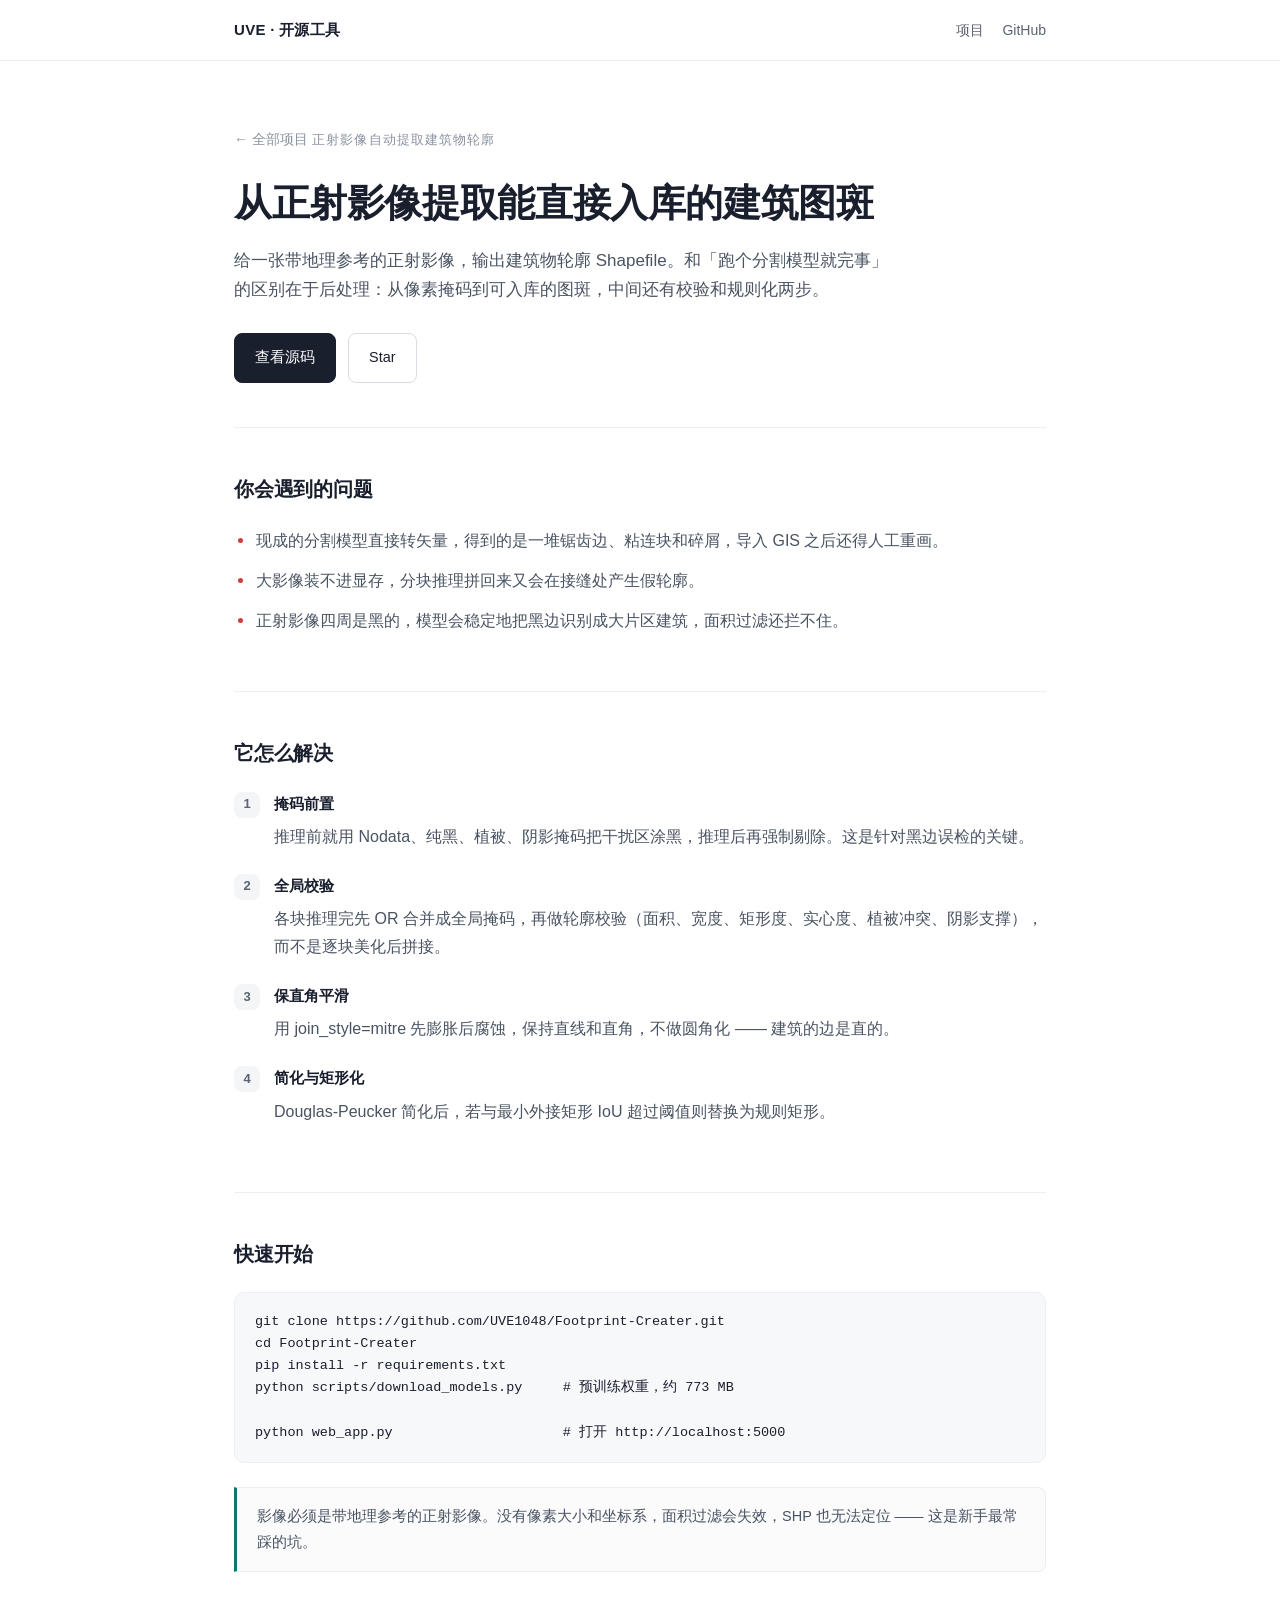
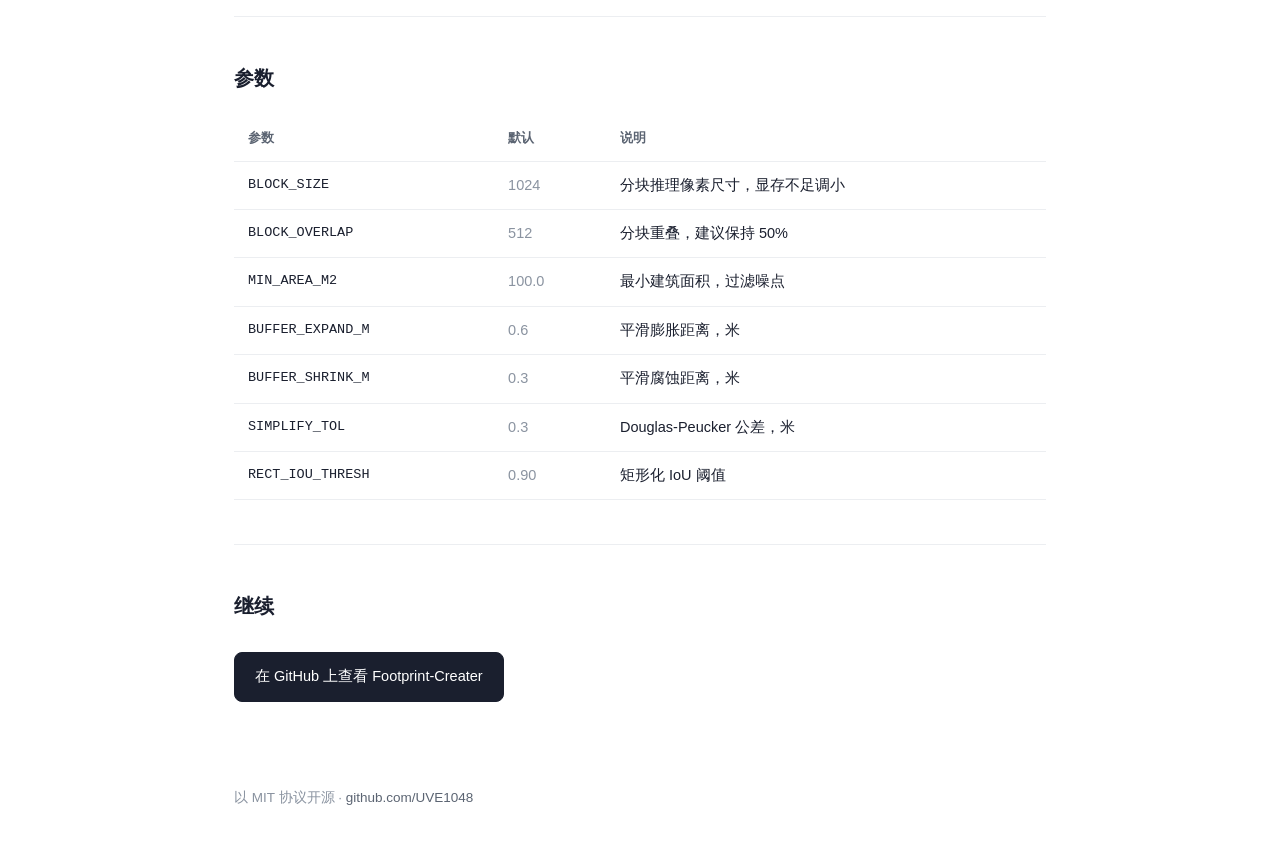
==== footprint-creater/index.html @ 940e86a8 "Add project site: hub and 4 project pages with sitemap and structured data" ====
<!DOCTYPE html>
<html lang="zh-CN">
<head>
<meta charset="utf-8">
<meta name="viewport" content="width=device-width,initial-scale=1">
<title>从正射影像提取能直接入库的建筑图斑 — Footprint-Creater</title>
<meta name="description" content="给一张带地理参考的正射影像，输出建筑物轮廓 Shapefile。和「跑个分割模型就完事」的区别在于后处理：从像素掩码到可入库的图斑，中间还有校验和规则化两步。">
<meta name="keywords" content="建筑物轮廓提取, 建筑物提取, 房屋面提取, 建筑图斑, 正射影像, 遥感影像, 语义分割, HRNet, Shapefile, 建筑物普查, 城市更新, building footprint, building extraction, semantic segmentation">
<meta name="author" content="UVE">
<link rel="canonical" href="https://uve1048.github.io/footprint-creater/">
<meta property="og:type" content="website">
<meta property="og:site_name" content="UVE · 三维 GIS 与遥感开源工具">
<meta property="og:title" content="从正射影像提取能直接入库的建筑图斑 — Footprint-Creater">
<meta property="og:description" content="给一张带地理参考的正射影像，输出建筑物轮廓 Shapefile。和「跑个分割模型就完事」的区别在于后处理：从像素掩码到可入库的图斑，中间还有校验和规则化两步。">
<meta property="og:url" content="https://uve1048.github.io/footprint-creater/">
<meta property="og:image" content="https://raw.githubusercontent.com/UVE1048/Footprint-Creater/main/assets/social-preview.png">
<meta name="twitter:card" content="summary_large_image">
<meta name="twitter:title" content="从正射影像提取能直接入库的建筑图斑 — Footprint-Creater">
<meta name="twitter:description" content="给一张带地理参考的正射影像，输出建筑物轮廓 Shapefile。和「跑个分割模型就完事」的区别在于后处理：从像素掩码到可入库的图斑，中间还有校验和规则化两步。">
<meta name="twitter:image" content="https://raw.githubusercontent.com/UVE1048/Footprint-Creater/main/assets/social-preview.png">
<link rel="stylesheet" href="/style.css">
<script type="application/ld+json">{"@context": "https://schema.org", "@type": "SoftwareApplication", "name": "Footprint-Creater", "applicationCategory": "DeveloperApplication", "operatingSystem": "Windows, Linux, macOS", "description": "给一张带地理参考的正射影像，输出建筑物轮廓 Shapefile。和「跑个分割模型就完事」的区别在于后处理：从像素掩码到可入库的图斑，中间还有校验和规则化两步。", "url": "https://uve1048.github.io/footprint-creater/", "codeRepository": "https://github.com/UVE1048/Footprint-Creater", "license": "https://opensource.org/licenses/MIT", "author": {"@type": "Person", "name": "UVE", "url": "https://github.com/UVE1048"}, "keywords": "建筑物轮廓提取, 建筑物提取, 房屋面提取, 建筑图斑, 正射影像, 遥感影像, 语义分割, HRNet, Shapefile, 建筑物普查, 城市更新, building footprint, building extraction, semantic segmentation", "offers": {"@type": "Offer", "price": "0", "priceCurrency": "CNY"}}</script>
</head>
<body style="--accent:#0d766e">
<header class="top"><div class="wrap">
<a class="brand" href="/">UVE · 开源工具</a>
<nav>
<a href="/#projects">项目</a>
<a href="https://github.com/UVE1048">GitHub</a>
</nav>
</div></header>
<div class="wrap">
  <div class="hero">
    <a class="backlink" href="/">← 全部项目</a>
    <span class="eyebrow">正射影像自动提取建筑物轮廓</span>
    <h1>从正射影像提取能直接入库的建筑图斑</h1>
    <p class="lede">给一张带地理参考的正射影像，输出建筑物轮廓 Shapefile。和「跑个分割模型就完事」的区别在于后处理：从像素掩码到可入库的图斑，中间还有校验和规则化两步。</p>
    <div class="btnrow">
      <a class="btn primary" href="https://github.com/UVE1048/Footprint-Creater">查看源码</a>
      <a class="btn" href="https://github.com/UVE1048/Footprint-Creater/stargazers">Star</a>
    </div>
  </div>

  <section>
    <h2>你会遇到的问题</h2>
    <ul class="pain"><li>现成的分割模型直接转矢量，得到的是一堆锯齿边、粘连块和碎屑，导入 GIS 之后还得人工重画。</li>
<li>大影像装不进显存，分块推理拼回来又会在接缝处产生假轮廓。</li>
<li>正射影像四周是黑的，模型会稳定地把黑边识别成大片区建筑，面积过滤还拦不住。</li></ul>
  </section>

  <section>
    <h2>它怎么解决</h2>
    <ol class="how"><li><h3>掩码前置</h3><p>推理前就用 Nodata、纯黑、植被、阴影掩码把干扰区涂黑，推理后再强制剔除。这是针对黑边误检的关键。</p></li>
<li><h3>全局校验</h3><p>各块推理完先 OR 合并成全局掩码，再做轮廓校验（面积、宽度、矩形度、实心度、植被冲突、阴影支撑），而不是逐块美化后拼接。</p></li>
<li><h3>保直角平滑</h3><p>用 join_style=mitre 先膨胀后腐蚀，保持直线和直角，不做圆角化 —— 建筑的边是直的。</p></li>
<li><h3>简化与矩形化</h3><p>Douglas-Peucker 简化后，若与最小外接矩形 IoU 超过阈值则替换为规则矩形。</p></li></ol>
  </section>

  <section>
    <h2>快速开始</h2>
    <pre><code>git clone https://github.com/UVE1048/Footprint-Creater.git
cd Footprint-Creater
pip install -r requirements.txt
python scripts/download_models.py     # 预训练权重，约 773 MB

python web_app.py                     # 打开 http://localhost:5000</code></pre>
    <div class="callout">影像必须是带地理参考的正射影像。没有像素大小和坐标系，面积过滤会失效，SHP 也无法定位 —— 这是新手最常踩的坑。</div>
  </section>

  <section>
    <h2>参数</h2>
    <table><thead><tr><th>参数</th><th>默认</th><th>说明</th></tr></thead>
    <tbody><tr><td>BLOCK_SIZE</td><td>1024</td><td>分块推理像素尺寸，显存不足调小</td></tr>
<tr><td>BLOCK_OVERLAP</td><td>512</td><td>分块重叠，建议保持 50%</td></tr>
<tr><td>MIN_AREA_M2</td><td>100.0</td><td>最小建筑面积，过滤噪点</td></tr>
<tr><td>BUFFER_EXPAND_M</td><td>0.6</td><td>平滑膨胀距离，米</td></tr>
<tr><td>BUFFER_SHRINK_M</td><td>0.3</td><td>平滑腐蚀距离，米</td></tr>
<tr><td>SIMPLIFY_TOL</td><td>0.3</td><td>Douglas-Peucker 公差，米</td></tr>
<tr><td>RECT_IOU_THRESH</td><td>0.90</td><td>矩形化 IoU 阈值</td></tr></tbody></table>
  </section>

  <section>
    <h2>继续</h2>
    <div class="btnrow">
      <a class="btn primary" href="https://github.com/UVE1048/Footprint-Creater">在 GitHub 上查看 Footprint-Creater</a>
    </div>
  </section>
</div>
<footer><div class="wrap">
  以 MIT 协议开源 · <a href="https://github.com/UVE1048">github.com/UVE1048</a>
</div></footer>
</body>
</html>
---- style.css ----
*,*::before,*::after{box-sizing:border-box}
html{-webkit-text-size-adjust:100%}
body{margin:0;background:#fff;color:#1a1f2e;
  font:16px/1.75 -apple-system,BlinkMacSystemFont,"Segoe UI","Hiragino Sans GB","PingFang SC","Microsoft YaHei",sans-serif;
  -webkit-font-smoothing:antialiased}
a{color:#1a56db;text-decoration:none}
a:hover{text-decoration:underline}
.wrap{max-width:860px;margin:0 auto;padding:0 24px}

header.top{border-bottom:1px solid #eceef1;background:#fff;position:sticky;top:0;z-index:10}
header.top .wrap{display:flex;align-items:center;gap:20px;height:60px}
header.top .brand{font-weight:600;font-size:15px;letter-spacing:.02em;color:#1a1f2e}
header.top nav{margin-left:auto;display:flex;gap:18px;font-size:14px}
header.top nav a{color:#5b6472}
header.top nav a:hover{color:#1a56db}

.hero{padding:64px 0 44px;border-bottom:1px solid #eceef1}
.hero h1{font-size:clamp(26px,4vw,38px);line-height:1.32;margin:0 0 18px;letter-spacing:-.01em;font-weight:700}
.hero p.lede{font-size:17px;color:#495362;margin:0;max-width:70ch}
.hero .eyebrow{display:inline-block;font-size:13px;letter-spacing:.08em;color:#8a93a0;
  text-transform:uppercase;margin-bottom:18px}

section{padding:44px 0;border-bottom:1px solid #eceef1}
section:last-of-type{border-bottom:0}
h2{font-size:20px;margin:0 0 20px;letter-spacing:-.01em;font-weight:650}
h3{font-size:15px;margin:0 0 6px;font-weight:650}

ul.pain{margin:0;padding-left:0;list-style:none}
ul.pain li{position:relative;padding-left:22px;margin-bottom:12px;color:#495362}
ul.pain li::before{content:"";position:absolute;left:4px;top:11px;width:5px;height:5px;
  border-radius:50%;background:#c9403a}

ol.how{margin:0;padding-left:0;list-style:none;counter-reset:h}
ol.how li{counter-increment:h;position:relative;padding-left:40px;margin-bottom:22px}
ol.how li::before{content:counter(h);position:absolute;left:0;top:1px;width:26px;height:26px;
  border-radius:8px;background:#f4f5f7;color:#5b6472;font-size:13px;font-weight:600;
  display:flex;align-items:center;justify-content:center}
ol.how p{margin:0;color:#495362}

pre{background:#f7f8fa;border:1px solid #eceef1;border-radius:10px;padding:18px 20px;
  overflow-x:auto;margin:0;font-size:13.5px;line-height:1.65}
code{font-family:ui-monospace,SFMono-Regular,"SF Mono",Menlo,Consolas,monospace}
p code,li code,td code{background:#f4f5f7;padding:2px 6px;border-radius:5px;font-size:13px}

table{width:100%;border-collapse:collapse;font-size:14.5px}
th,td{text-align:left;padding:11px 14px;border-bottom:1px solid #eceef1;vertical-align:top}
th{font-weight:600;color:#5b6472;font-size:13px;letter-spacing:.03em;text-transform:uppercase}
td:first-child{font-family:ui-monospace,SFMono-Regular,Menlo,monospace;font-size:13.5px;white-space:nowrap}
td:nth-child(2){color:#8a93a0;white-space:nowrap}

.callout{background:#fbfbfc;border:1px solid #eceef1;border-left:3px solid var(--accent,#1a56db);
  border-radius:0 8px 8px 0;padding:16px 20px;font-size:14.5px;color:#495362;margin-top:24px}

.btnrow{display:flex;flex-wrap:wrap;gap:12px;margin-top:28px}
.btn{display:inline-block;padding:11px 20px;border-radius:8px;font-size:14.5px;font-weight:500;
  border:1px solid #d8dce3;color:#1a1f2e;background:#fff}
.btn:hover{text-decoration:none;border-color:#1a56db;color:#1a56db}
.btn.primary{background:#1a1f2e;border-color:#1a1f2e;color:#fff}
.btn.primary:hover{background:#2b3244;color:#fff;border-color:#2b3244}

.cards{display:grid;gap:16px}
.card{display:block;border:1px solid #eceef1;border-radius:12px;padding:24px 26px;
  transition:border-color .15s,box-shadow .15s}
.card:hover{border-color:#d8dce3;box-shadow:0 2px 12px rgba(20,30,50,.05);text-decoration:none}
.card .t{font-size:16.5px;font-weight:650;color:#1a1f2e;margin-bottom:4px}
.card .s{font-size:14px;color:#8a93a0;margin-bottom:12px}
.card .d{font-size:14.5px;color:#495362;margin:0}
.card .tags{margin-top:14px;display:flex;flex-wrap:wrap;gap:8px}
.card .tags span{font-size:12.5px;color:#5b6472;background:#f4f5f7;padding:3px 10px;border-radius:999px}

footer{padding:40px 0 56px;font-size:13.5px;color:#8a93a0}
footer a{color:#5b6472}

.backlink{font-size:14px;display:inline-block;margin-bottom:26px;color:#8a93a0}
@media(max-width:640px){
  .hero{padding:40px 0 32px}
  section{padding:34px 0}
  header.top nav{display:none}
  th,td{padding:9px 10px}
}
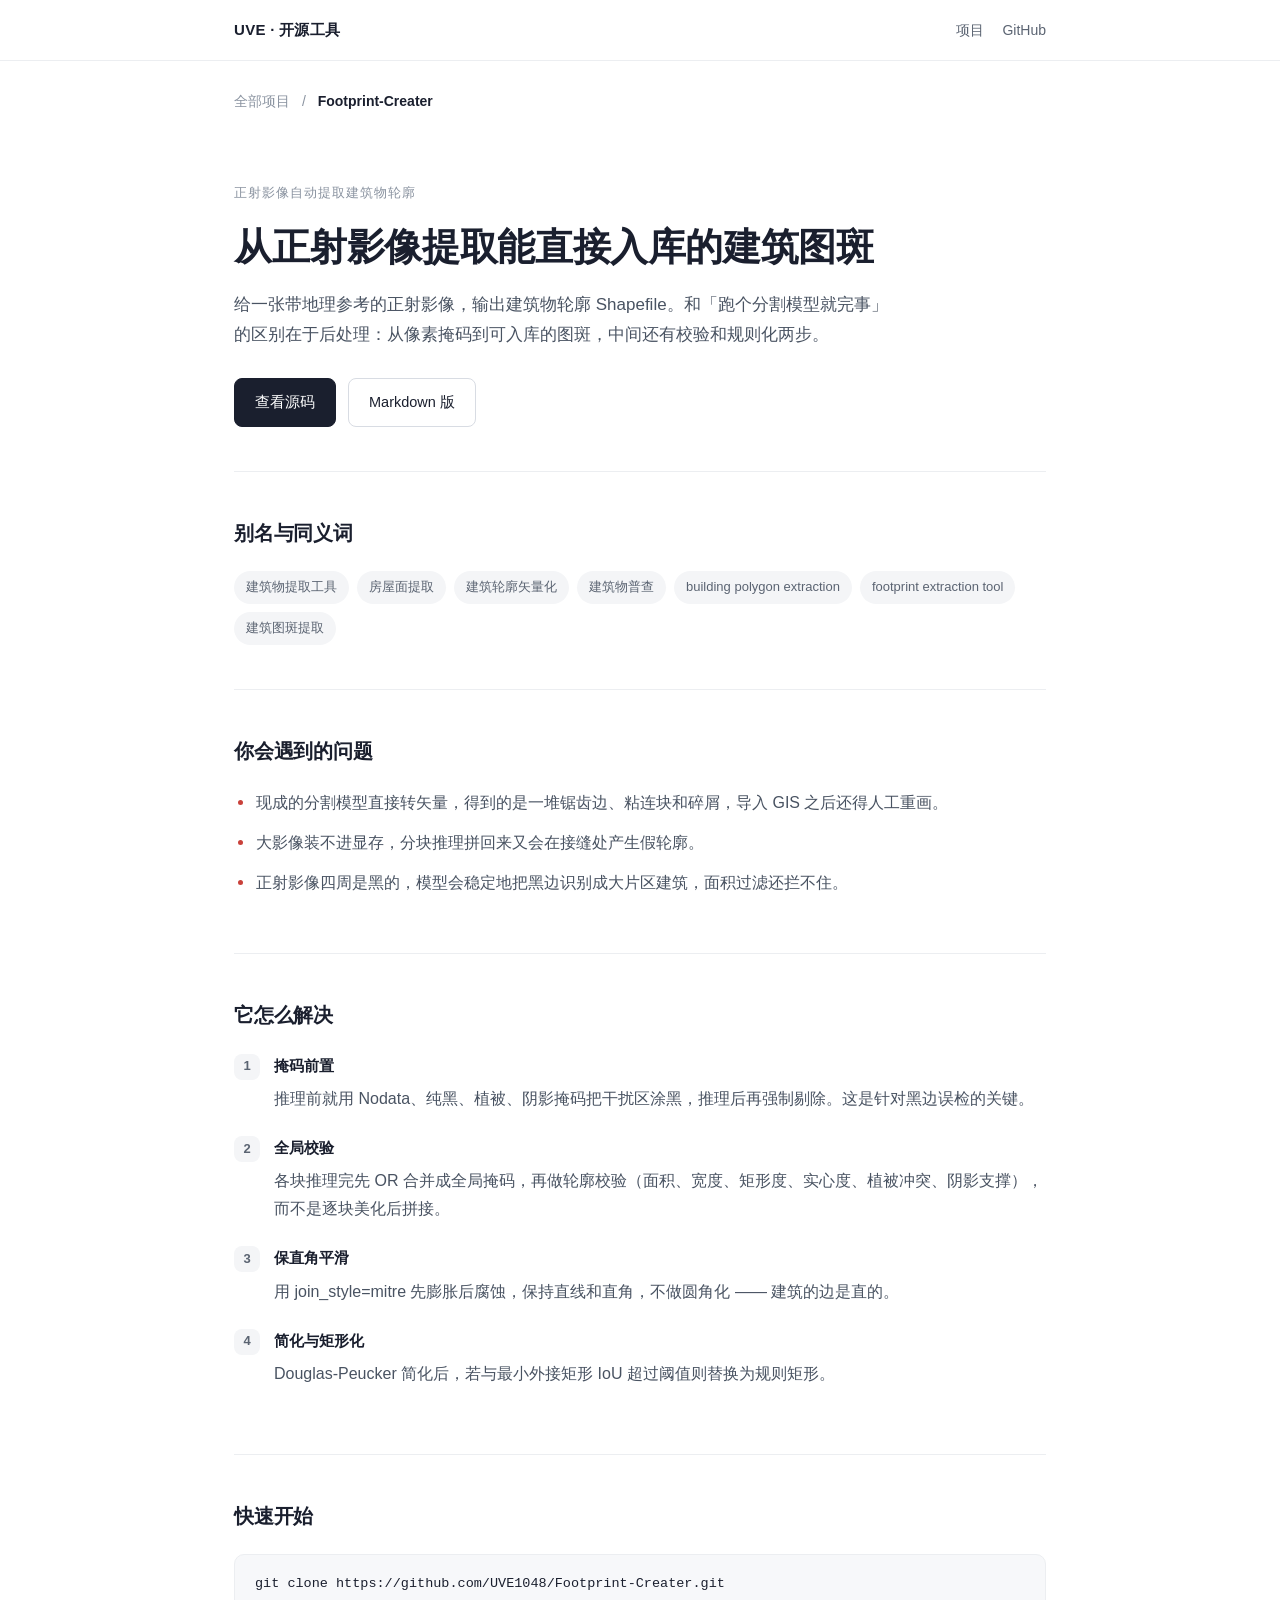
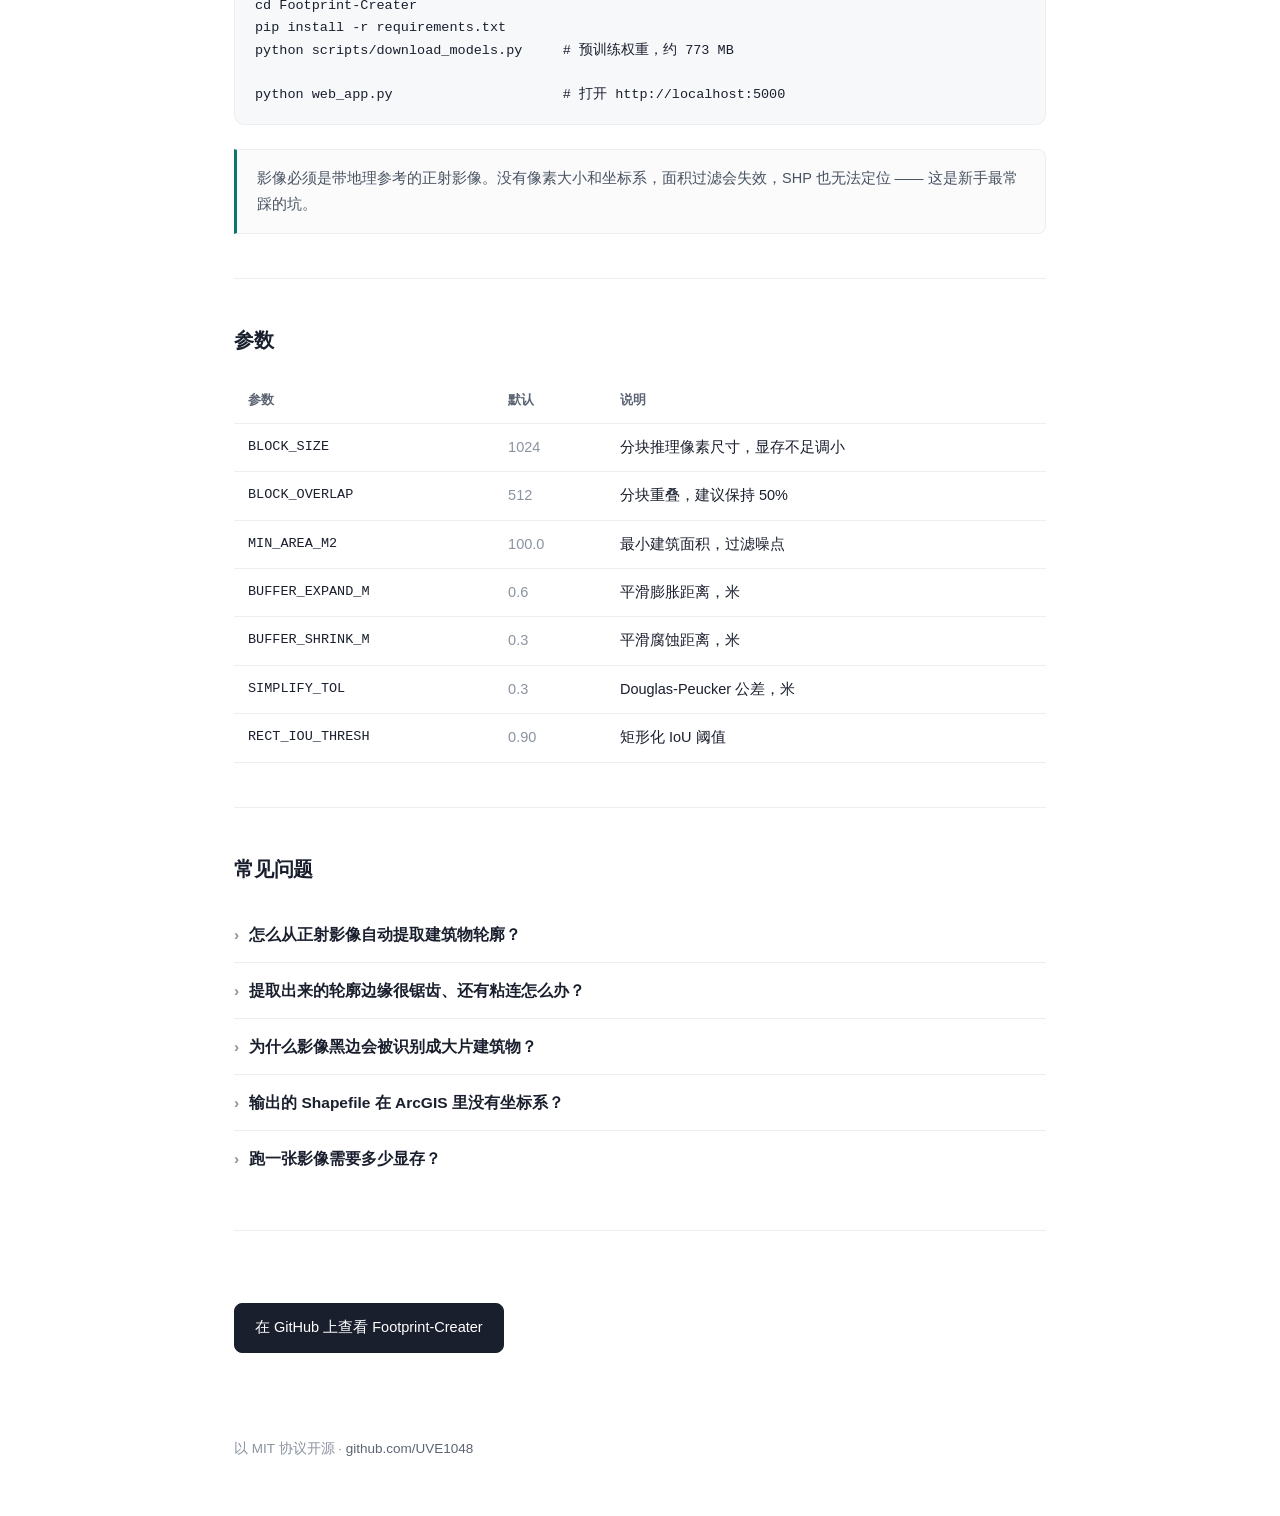
==== commit b86dd47b: "Add AI-retrieval layer: FAQ schema, markdown twins, llms.txt/llms-full.txt, AI-crawler robots" ====
--- a/footprint-creater/index.html
+++ b/footprint-creater/index.html
@@ -5,7 +5,7 @@
 <meta name="viewport" content="width=device-width,initial-scale=1">
 <title>从正射影像提取能直接入库的建筑图斑 — Footprint-Creater</title>
 <meta name="description" content="给一张带地理参考的正射影像，输出建筑物轮廓 Shapefile。和「跑个分割模型就完事」的区别在于后处理：从像素掩码到可入库的图斑，中间还有校验和规则化两步。">
-<meta name="keywords" content="建筑物轮廓提取, 建筑物提取, 房屋面提取, 建筑图斑, 正射影像, 遥感影像, 语义分割, HRNet, Shapefile, 建筑物普查, 城市更新, building footprint, building extraction, semantic segmentation">
+<meta name="keywords" content="建筑物轮廓提取, 建筑物提取, 房屋面提取, 建筑图斑, 正射影像, 遥感影像, 语义分割, HRNet, Shapefile, 建筑物普查, 城市更新, building footprint, building extraction, semantic segmentation, 建筑物提取工具, 房屋面提取, 建筑轮廓矢量化, 建筑物普查, building polygon extraction, footprint extraction tool, 建筑图斑提取">
 <meta name="author" content="UVE">
 <link rel="canonical" href="https://uve1048.github.io/footprint-creater/">
 <meta property="og:type" content="website">
@@ -19,7 +19,8 @@
 <meta name="twitter:description" content="给一张带地理参考的正射影像，输出建筑物轮廓 Shapefile。和「跑个分割模型就完事」的区别在于后处理：从像素掩码到可入库的图斑，中间还有校验和规则化两步。">
 <meta name="twitter:image" content="https://raw.githubusercontent.com/UVE1048/Footprint-Creater/main/assets/social-preview.png">
 <link rel="stylesheet" href="/style.css">
-<script type="application/ld+json">{"@context": "https://schema.org", "@type": "SoftwareApplication", "name": "Footprint-Creater", "applicationCategory": "DeveloperApplication", "operatingSystem": "Windows, Linux, macOS", "description": "给一张带地理参考的正射影像，输出建筑物轮廓 Shapefile。和「跑个分割模型就完事」的区别在于后处理：从像素掩码到可入库的图斑，中间还有校验和规则化两步。", "url": "https://uve1048.github.io/footprint-creater/", "codeRepository": "https://github.com/UVE1048/Footprint-Creater", "license": "https://opensource.org/licenses/MIT", "author": {"@type": "Person", "name": "UVE", "url": "https://github.com/UVE1048"}, "keywords": "建筑物轮廓提取, 建筑物提取, 房屋面提取, 建筑图斑, 正射影像, 遥感影像, 语义分割, HRNet, Shapefile, 建筑物普查, 城市更新, building footprint, building extraction, semantic segmentation", "offers": {"@type": "Offer", "price": "0", "priceCurrency": "CNY"}}</script>
+<link rel="alternate" type="text/markdown" href="https://uve1048.github.io/footprint-creater/index.md">
+<script type="application/ld+json">[{"@context": "https://schema.org", "@type": "SoftwareApplication", "name": "Footprint-Creater", "applicationCategory": "DeveloperApplication", "operatingSystem": "Windows, Linux, macOS", "description": "给一张带地理参考的正射影像，输出建筑物轮廓 Shapefile。和「跑个分割模型就完事」的区别在于后处理：从像素掩码到可入库的图斑，中间还有校验和规则化两步。", "url": "https://uve1048.github.io/footprint-creater/", "codeRepository": "https://github.com/UVE1048/Footprint-Creater", "license": "https://opensource.org/licenses/MIT", "author": {"@type": "Person", "name": "UVE", "url": "https://github.com/UVE1048"}, "keywords": "建筑物轮廓提取, 建筑物提取, 房屋面提取, 建筑图斑, 正射影像, 遥感影像, 语义分割, HRNet, Shapefile, 建筑物普查, 城市更新, building footprint, building extraction, semantic segmentation, 建筑物提取工具, 房屋面提取, 建筑轮廓矢量化, 建筑物普查, building polygon extraction, footprint extraction tool, 建筑图斑提取", "alternateName": ["建筑物提取工具", "房屋面提取", "建筑轮廓矢量化", "建筑物普查", "building polygon extraction", "footprint extraction tool", "建筑图斑提取"], "offers": {"@type": "Offer", "price": "0", "priceCurrency": "CNY"}}, {"@context": "https://schema.org", "@type": "BreadcrumbList", "itemListElement": [{"@type": "ListItem", "position": 1, "name": "全部项目", "item": "https://uve1048.github.io/"}, {"@type": "ListItem", "position": 2, "name": "Footprint-Creater", "item": "https://uve1048.github.io/footprint-creater/"}]}, {"@context": "https://schema.org", "@type": "FAQPage", "mainEntity": [{"@type": "Question", "name": "怎么从正射影像自动提取建筑物轮廓？", "acceptedAnswer": {"@type": "Answer", "text": "启动 web_app.py 打开控制台，上传带地理参考的 .tif，点开始处理。程序会执行分块推理、全局轮廓校验、简化与矩形化，最后输出 buildings.shp 及预览图。"}}, {"@type": "Question", "name": "提取出来的轮廓边缘很锯齿、还有粘连怎么办？", "acceptedAnswer": {"@type": "Answer", "text": "这是直接拿语义分割掩码转矢量的典型结果。本项目在转矢量前做了全局轮廓校验（面积、宽度、矩形度、实心度、植被冲突、阴影支撑），之后再用 mitre 保直角平滑，最后做 Douglas-Peucker 简化，IoU 超过阈值的图斑替换为规则矩形。"}}, {"@type": "Question", "name": "为什么影像黑边会被识别成大片建筑物？", "acceptedAnswer": {"@type": "Answer", "text": "斜切的正射影像四周是黑色 Nodata，分割模型会稳定地把这块区域判成建筑，而且连成一片导致面积过滤拦不住。本项目在推理前就用 Nodata、纯黑、植被、阴影掩码把干扰区涂黑，推理后再强制从结果剔除。"}}, {"@type": "Question", "name": "输出的 Shapefile 在 ArcGIS 里没有坐标系？", "acceptedAnswer": {"@type": "Answer", "text": "输出时会尽量把 CRS 转成整数 EPSG 码再写出，保证 .prj 被正确识别；拿不到 EPSG 时退回原始 CRS WKT 并手工补写 .prj 文件。"}}, {"@type": "Question", "name": "跑一张影像需要多少显存？", "acceptedAnswer": {"@type": "Answer", "text": "8 GB 显存下 BLOCK_SIZE=1024、BLOCK_OVERLAP=512 是稳妥配置。显存不足就调小 BLOCK_SIZE，大建筑常被切断时调大。"}}]}]</script>
 </head>
 <body style="--accent:#0d766e">
 <header class="top"><div class="wrap">
@@ -30,16 +31,21 @@
 </nav>
 </div></header>
 <div class="wrap">
+  <nav class="bc" aria-label="breadcrumb"><a href="/">全部项目</a> <span>/</span> <b>Footprint-Creater</b></nav>
   <div class="hero">
-    <a class="backlink" href="/">← 全部项目</a>
     <span class="eyebrow">正射影像自动提取建筑物轮廓</span>
     <h1>从正射影像提取能直接入库的建筑图斑</h1>
     <p class="lede">给一张带地理参考的正射影像，输出建筑物轮廓 Shapefile。和「跑个分割模型就完事」的区别在于后处理：从像素掩码到可入库的图斑，中间还有校验和规则化两步。</p>
     <div class="btnrow">
       <a class="btn primary" href="https://github.com/UVE1048/Footprint-Creater">查看源码</a>
-      <a class="btn" href="https://github.com/UVE1048/Footprint-Creater/stargazers">Star</a>
+      <a class="btn" href="https://uve1048.github.io/footprint-creater/index.md">Markdown 版</a>
     </div>
   </div>
+
+  <section>
+    <h2>别名与同义词</h2>
+    <div class="aliases"><span class="al">建筑物提取工具</span><span class="al">房屋面提取</span><span class="al">建筑轮廓矢量化</span><span class="al">建筑物普查</span><span class="al">building polygon extraction</span><span class="al">footprint extraction tool</span><span class="al">建筑图斑提取</span></div>
+  </section>
 
   <section>
     <h2>你会遇到的问题</h2>
@@ -80,14 +86,20 @@
   </section>
 
   <section>
-    <h2>继续</h2>
+    <h2>常见问题</h2>
+    <div class="faq"><details><summary>怎么从正射影像自动提取建筑物轮廓？</summary><p>启动 web_app.py 打开控制台，上传带地理参考的 .tif，点开始处理。程序会执行分块推理、全局轮廓校验、简化与矩形化，最后输出 buildings.shp 及预览图。</p></details>
+<details><summary>提取出来的轮廓边缘很锯齿、还有粘连怎么办？</summary><p>这是直接拿语义分割掩码转矢量的典型结果。本项目在转矢量前做了全局轮廓校验（面积、宽度、矩形度、实心度、植被冲突、阴影支撑），之后再用 mitre 保直角平滑，最后做 Douglas-Peucker 简化，IoU 超过阈值的图斑替换为规则矩形。</p></details>
+<details><summary>为什么影像黑边会被识别成大片建筑物？</summary><p>斜切的正射影像四周是黑色 Nodata，分割模型会稳定地把这块区域判成建筑，而且连成一片导致面积过滤拦不住。本项目在推理前就用 Nodata、纯黑、植被、阴影掩码把干扰区涂黑，推理后再强制从结果剔除。</p></details>
+<details><summary>输出的 Shapefile 在 ArcGIS 里没有坐标系？</summary><p>输出时会尽量把 CRS 转成整数 EPSG 码再写出，保证 .prj 被正确识别；拿不到 EPSG 时退回原始 CRS WKT 并手工补写 .prj 文件。</p></details>
+<details><summary>跑一张影像需要多少显存？</summary><p>8 GB 显存下 BLOCK_SIZE=1024、BLOCK_OVERLAP=512 是稳妥配置。显存不足就调小 BLOCK_SIZE，大建筑常被切断时调大。</p></details></div>
+  </section>
+
+  <section>
     <div class="btnrow">
       <a class="btn primary" href="https://github.com/UVE1048/Footprint-Creater">在 GitHub 上查看 Footprint-Creater</a>
     </div>
   </section>
 </div>
-<footer><div class="wrap">
-  以 MIT 协议开源 · <a href="https://github.com/UVE1048">github.com/UVE1048</a>
-</div></footer>
+<footer><div class="wrap">以 MIT 协议开源 · <a href="https://github.com/UVE1048">github.com/UVE1048</a></div></footer>
 </body>
 </html>
--- a/style.css
+++ b/style.css
@@ -78,3 +78,18 @@
   header.top nav{display:none}
   th,td{padding:9px 10px}
 }
+
+.bc{font-size:14px;color:#8a93a0;padding-top:28px}
+.bc a{color:#8a93a0}
+.bc span{margin:0 8px}
+.bc b{color:#1a1f2e;font-weight:600}
+.aliases{display:flex;flex-wrap:wrap;gap:8px}
+.aliases .al{font-size:13px;color:#5b6472;background:#f4f5f7;padding:5px 12px;border-radius:999px}
+.faq details{border-bottom:1px solid #eceef1;padding:14px 0}
+.faq details:last-child{border-bottom:0}
+.faq summary{cursor:pointer;font-weight:600;font-size:15.5px;color:#1a1f2e;list-style:none}
+.faq summary::-webkit-details-marker{display:none}
+.faq summary::before{content:"›";display:inline-block;margin-right:10px;color:#8a93a0;
+  transition:transform .15s;transform:rotate(0deg)}
+.faq details[open] summary::before{transform:rotate(90deg)}
+.faq p{margin:12px 0 0 22px;color:#495362;font-size:14.5px}
